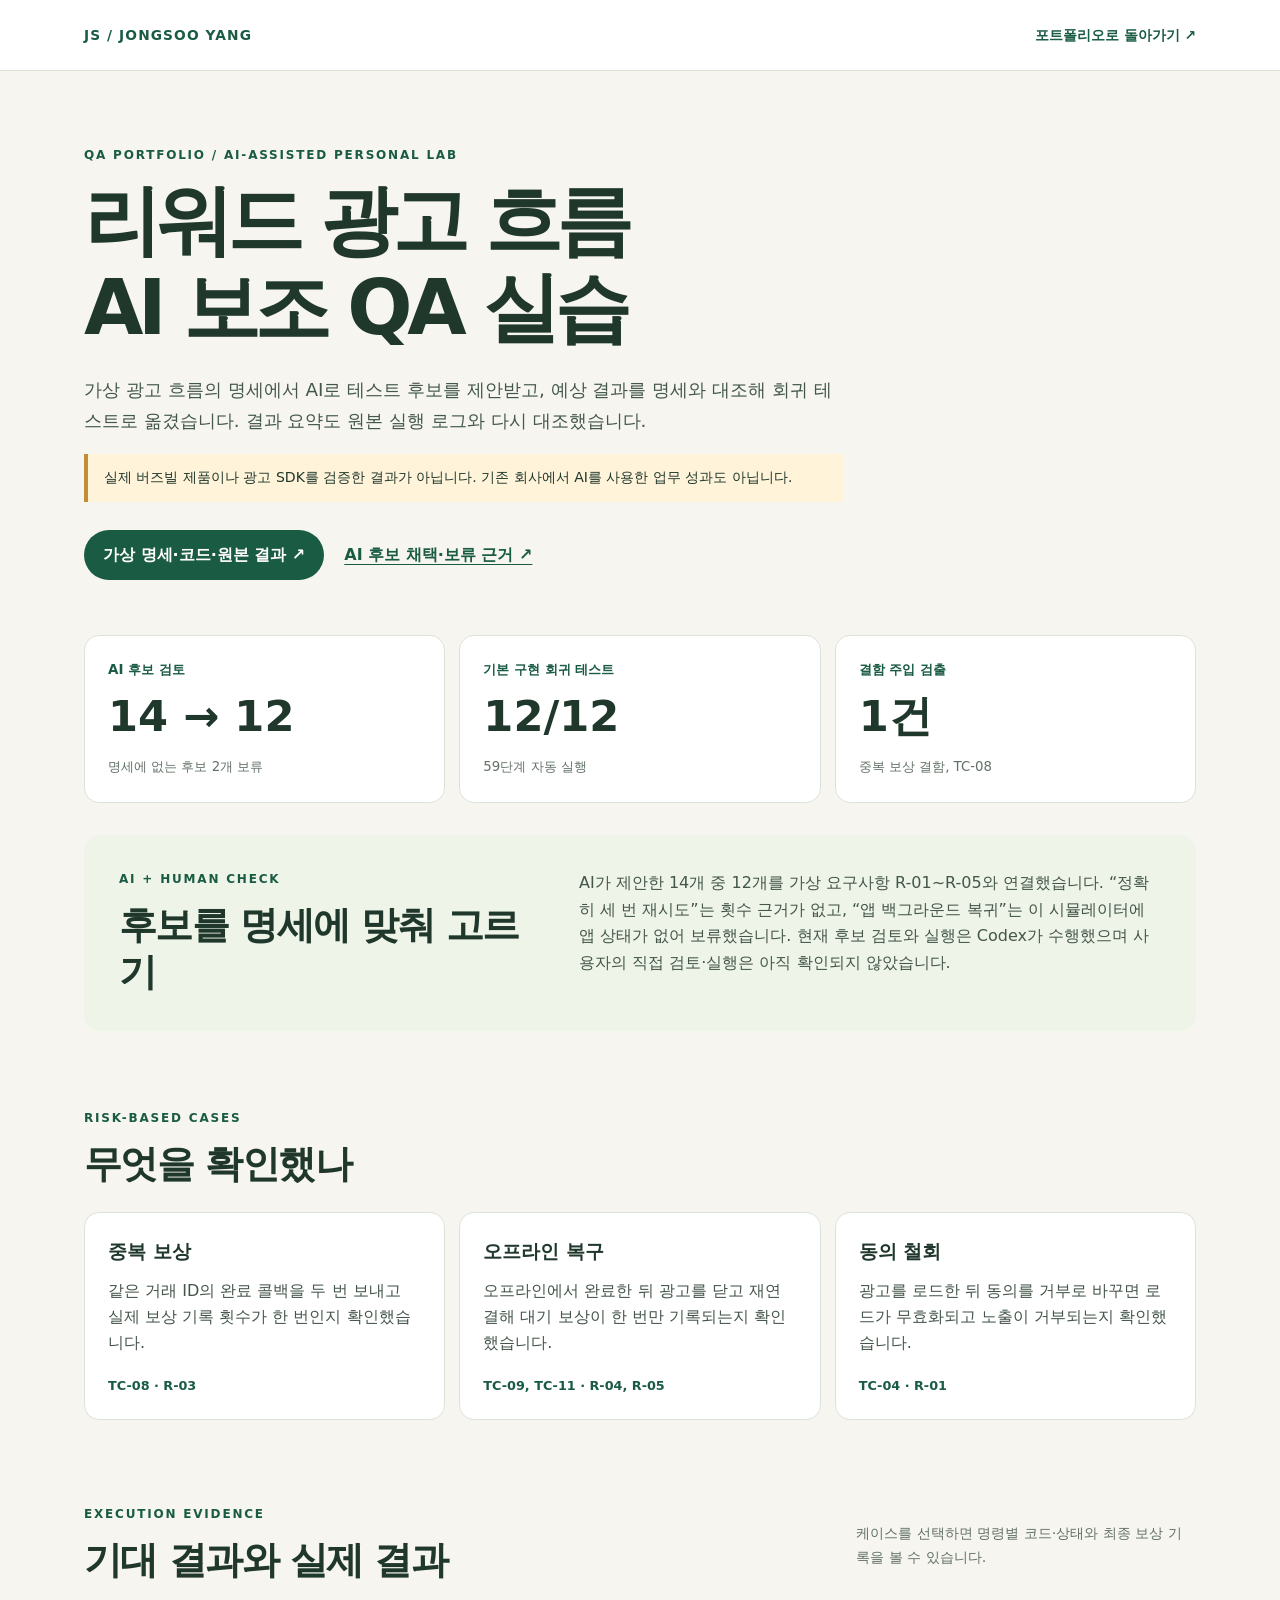
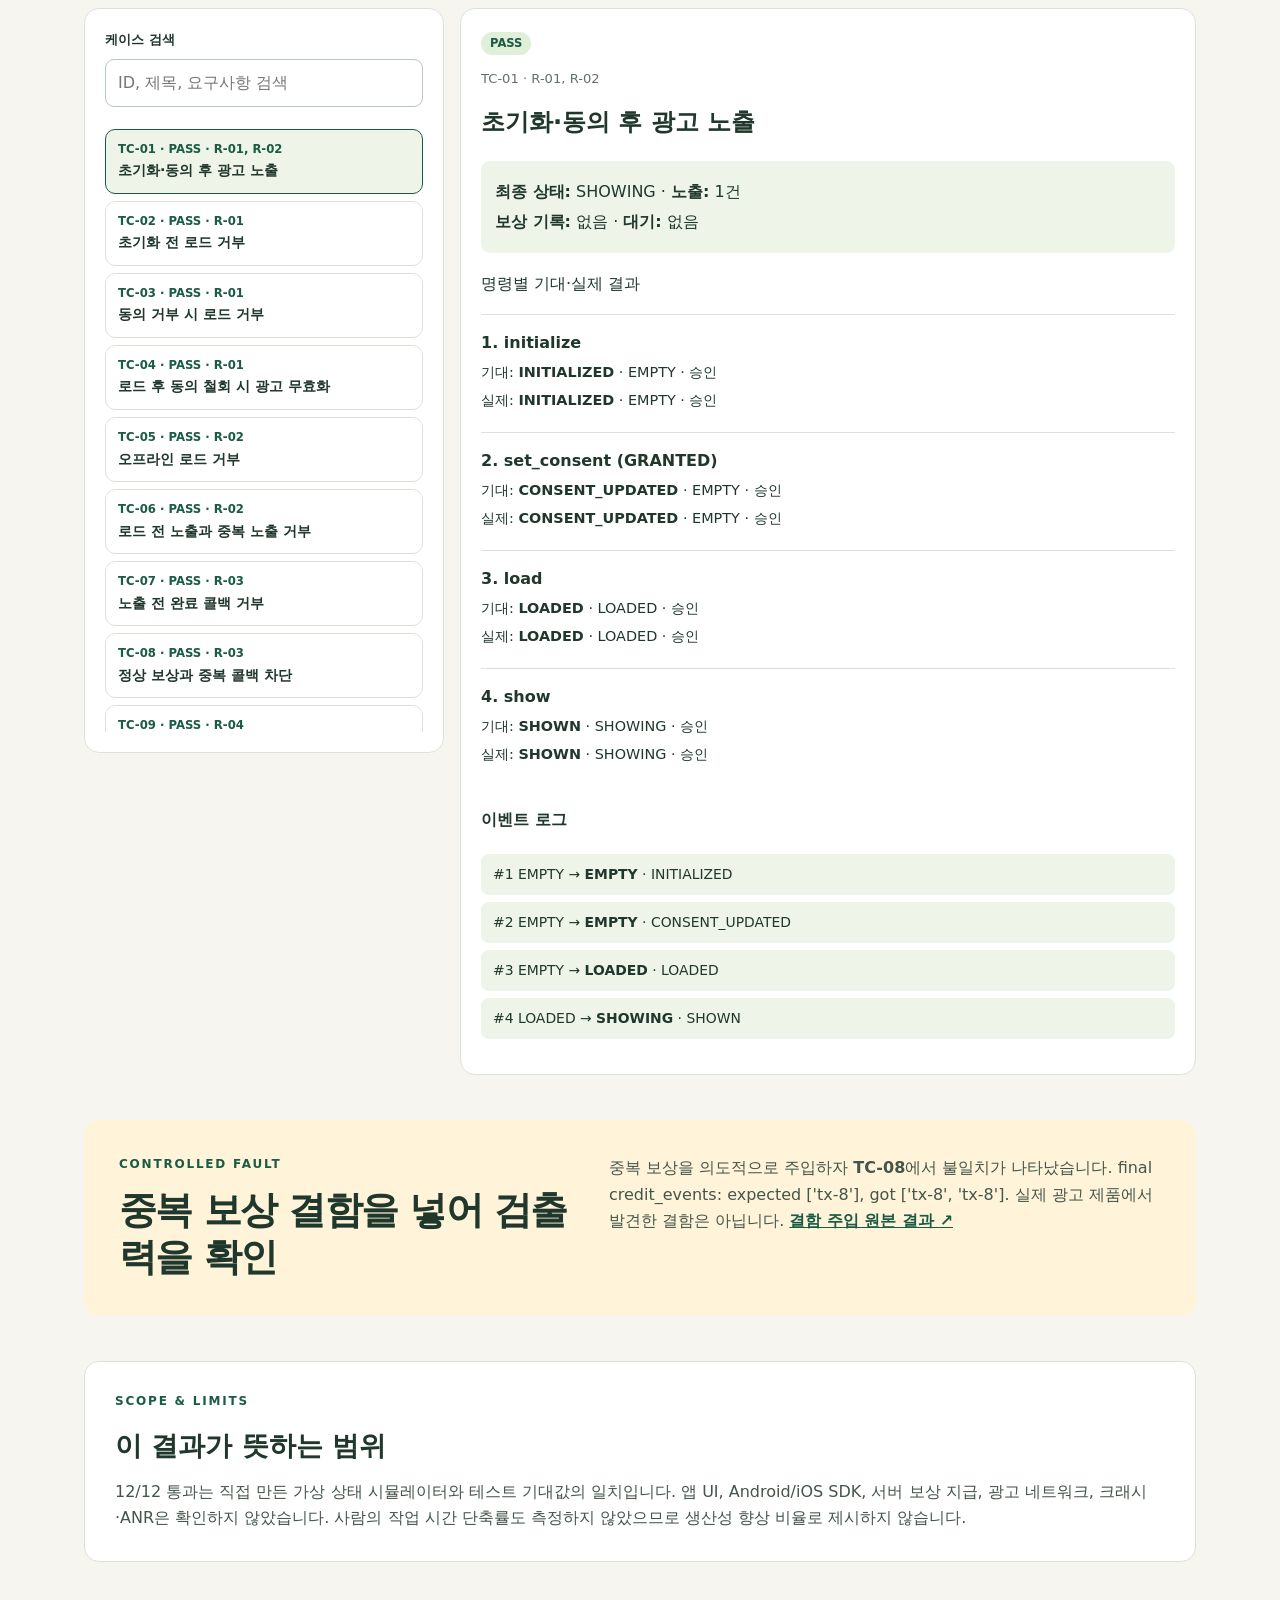
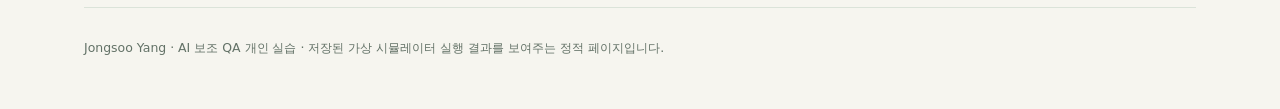
==== docs/projects/reward-ad-qa-lab/index.html @ 33caef59 "Add AI-assisted reward-ad QA portfolio lab" ====
<!doctype html>
<html lang="ko">
<head>
  <meta charset="utf-8">
  <meta name="viewport" content="width=device-width, initial-scale=1">
  <meta name="description" content="AI 보조 리워드 광고 QA 개인 실습: 가상 명세에서 테스트 후보를 도출하고 12개 케이스를 자동 실행한 기록.">
  <title>AI 보조 리워드 광고 QA 실습 | Jongsoo Yang</title>
  <link rel="stylesheet" href="../amr-qa-lab/style.css">
  <link rel="stylesheet" href="style.css">
  <script defer src="app.js"></script>
</head>
<body>
  <a class="skip" href="#main">본문으로 바로가기</a>
  <header class="site-header"><div class="wrap header-inner"><a class="brand" href="../../index.html">JS / JONGSOO YANG</a><a href="../../index.html#projects">포트폴리오로 돌아가기 ↗</a></div></header>
  <main class="wrap" id="main">
    <section class="hero" aria-labelledby="title">
      <p class="eyebrow">QA PORTFOLIO / AI-ASSISTED PERSONAL LAB</p>
      <h1 id="title">리워드 광고 흐름<br>AI 보조 QA 실습</h1>
      <p class="lead">가상 광고 흐름의 명세에서 AI로 테스트 후보를 제안받고, 예상 결과를 명세와 대조해 회귀 테스트로 옮겼습니다. 결과 요약도 원본 실행 로그와 다시 대조했습니다.</p>
      <p class="scope">실제 버즈빌 제품이나 광고 SDK를 검증한 결과가 아닙니다. 기존 회사에서 AI를 사용한 업무 성과도 아닙니다.</p>
      <div class="hero-links"><a class="button" href="https://github.com/ParsleyOnLibra/ParsleyOnLibra/tree/main/projects/reward-ad-qa-lab">가상 명세·코드·원본 결과 ↗</a><a class="quiet-link" href="https://github.com/ParsleyOnLibra/ParsleyOnLibra/blob/main/projects/reward-ad-qa-lab/docs/AI_REVIEW.md">AI 후보 채택·보류 근거 ↗</a></div>
    </section>

    <section class="summary" aria-label="실습 결과 요약">
      <div class="metric"><span>AI 후보 검토</span><strong>14 → 12</strong><small>명세에 없는 후보 2개 보류</small></div>
      <div class="metric"><span>기본 구현 회귀 테스트</span><strong id="passed">—</strong><small id="steps">저장된 결과를 불러오는 중</small></div>
      <div class="metric"><span>결함 주입 검출</span><strong id="mutations">—</strong><small>중복 보상 결함, TC-08</small></div>
    </section>

    <section class="method" aria-labelledby="method-title">
      <div><p class="eyebrow">AI + HUMAN CHECK</p><h2 id="method-title">후보를 명세에 맞춰 고르기</h2></div>
      <p>AI가 제안한 14개 중 12개를 가상 요구사항 R-01~R-05와 연결했습니다. “정확히 세 번 재시도”는 횟수 근거가 없고, “앱 백그라운드 복귀”는 이 시뮬레이터에 앱 상태가 없어 보류했습니다. 현재 후보 검토와 실행은 Codex가 수행했으며 사용자의 직접 검토·실행은 아직 확인되지 않았습니다.</p>
    </section>

    <section class="risk" aria-labelledby="risk-title">
      <div class="section-head"><div><p class="eyebrow">RISK-BASED CASES</p><h2 id="risk-title">무엇을 확인했나</h2></div></div>
      <div class="risk-grid">
        <article><h3>중복 보상</h3><p>같은 거래 ID의 완료 콜백을 두 번 보내고 실제 보상 기록 횟수가 한 번인지 확인했습니다.</p><span>TC-08 · R-03</span></article>
        <article><h3>오프라인 복구</h3><p>오프라인에서 완료한 뒤 광고를 닫고 재연결해 대기 보상이 한 번만 기록되는지 확인했습니다.</p><span>TC-09, TC-11 · R-04, R-05</span></article>
        <article><h3>동의 철회</h3><p>광고를 로드한 뒤 동의를 거부로 바꾸면 로드가 무효화되고 노출이 거부되는지 확인했습니다.</p><span>TC-04 · R-01</span></article>
      </div>
    </section>

    <section class="cases" aria-labelledby="case-title">
      <div class="section-head"><div><p class="eyebrow">EXECUTION EVIDENCE</p><h2 id="case-title">기대 결과와 실제 결과</h2></div><p>케이스를 선택하면 명령별 코드·상태와 최종 보상 기록을 볼 수 있습니다.</p></div>
      <div class="case-layout">
        <div class="case-panel"><label class="search-label" for="search">케이스 검색</label><input id="search" type="search" placeholder="ID, 제목, 요구사항 검색"><div id="case-list" class="case-list" aria-label="테스트케이스 목록"><p>저장된 결과를 불러오는 중입니다…</p></div></div>
        <article id="case-detail" class="detail" aria-live="polite"><p>케이스를 선택해 주세요.</p></article>
      </div>
    </section>

    <section class="finding" aria-labelledby="finding-title"><div><p class="eyebrow">CONTROLLED FAULT</p><h2 id="finding-title">중복 보상 결함을 넣어 검출력을 확인</h2></div><p id="mutation-detail">결함 주입 보고서를 불러오는 중입니다…</p></section>

    <section class="limits" aria-labelledby="limits-title"><p class="eyebrow">SCOPE & LIMITS</p><h2 id="limits-title">이 결과가 뜻하는 범위</h2><p>12/12 통과는 직접 만든 가상 상태 시뮬레이터와 테스트 기대값의 일치입니다. 앱 UI, Android/iOS SDK, 서버 보상 지급, 광고 네트워크, 크래시·ANR은 확인하지 않았습니다. 사람의 작업 시간 단축률도 측정하지 않았으므로 생산성 향상 비율로 제시하지 않습니다.</p></section>
    <noscript><p>JavaScript를 켜면 케이스별 결과를 볼 수 있습니다. 원본 결과는 <a href="data/latest.json">기본 실행 JSON</a>과 <a href="data/mutation.json">결함 주입 JSON</a>에서 확인할 수 있습니다.</p></noscript>
    <footer>Jongsoo Yang · AI 보조 QA 개인 실습 · 저장된 가상 시뮬레이터 실행 결과를 보여주는 정적 페이지입니다.</footer>
  </main>
</body>
</html>
---- docs/projects/amr-qa-lab/style.css ----
:root{--cream:#f6f5ef;--paper:#fff;--ink:#20372c;--green:#1a5b43;--muted:#637267;--line:#dbe3d9;--accent:#d5e8ad;--soft:#eef4e8;--warn:#a04a22}
*{box-sizing:border-box}body{margin:0;background:var(--cream);color:var(--ink);font:16px/1.65 system-ui,-apple-system,"Malgun Gothic",sans-serif}a{color:var(--green)}.wrap{max-width:1160px;margin:auto;padding:0 24px}.site-header{background:var(--paper);border-bottom:1px solid var(--line)}.header-inner{display:flex;justify-content:space-between;align-items:center;min-height:70px;gap:15px}.site-header a{text-decoration:none;font-size:.86rem;font-weight:700}.brand{letter-spacing:.08em}.hero{padding:75px 0 55px}.eyebrow{margin:0 0 12px;color:var(--green);font-size:.75rem;font-weight:800;letter-spacing:.15em}.hero h1{font-size:clamp(2.65rem,6vw,5.3rem);line-height:1.13;letter-spacing:-.07em;margin:0 0 24px}.lead{max-width:760px;font-size:1.15rem;color:#43584b}.scope{max-width:760px;padding:12px 16px;background:#fff4da;border-left:4px solid #c28d36;font-size:.88rem}.hero-links{display:flex;gap:20px;align-items:center;flex-wrap:wrap;margin-top:28px}.button{display:inline-block;padding:12px 19px;border-radius:999px;background:var(--green);color:#fff;text-decoration:none;font-weight:700}.quiet-link{font-weight:700;text-underline-offset:4px}.summary{display:grid;grid-template-columns:repeat(3,1fr);gap:14px}.metric{padding:23px;background:var(--paper);border:1px solid var(--line);border-radius:15px}.metric span{display:block;color:var(--green);font-size:.84rem;font-weight:800}.metric strong{display:block;font-size:2.7rem;line-height:1.2;margin:10px 0}.metric small{color:var(--muted)}.method,.finding{display:grid;grid-template-columns:minmax(230px,.85fr) 1.15fr;gap:30px;align-items:start;margin:32px 0;padding:35px;background:var(--soft);border-radius:16px}.method h2,.finding h2,.section-head h2{margin:0;font-size:clamp(1.7rem,3vw,2.35rem);line-height:1.25;letter-spacing:-.04em}.method p:last-child,.finding p:last-child{margin:0;color:#44554a}.cases{margin:85px 0 45px}.section-head{display:flex;justify-content:space-between;gap:24px;align-items:end;margin-bottom:24px}.section-head>p{max-width:340px;color:var(--muted);font-size:.9rem}.case-layout{display:grid;grid-template-columns:360px minmax(0,1fr);gap:16px;align-items:start}.case-panel,.detail{background:var(--paper);border:1px solid var(--line);border-radius:15px;padding:20px}.search-label{display:block;font-size:.83rem;font-weight:800;margin-bottom:8px}input{width:100%;font:inherit;padding:10px 12px;border:1px solid #b8c9b9;border-radius:9px}.filters{display:flex;gap:7px;margin:13px 0 15px}.filters button{border:1px solid var(--line);border-radius:999px;background:white;color:var(--green);padding:5px 12px;cursor:pointer}.filters button.active{background:var(--green);color:white}.case-list{max-height:610px;overflow:auto}.case-item{display:block;width:100%;text-align:left;background:#fff;border:1px solid var(--line);border-radius:10px;margin:7px 0;padding:10px 12px;cursor:pointer;color:var(--ink);font:inherit}.case-item.selected{border-color:var(--green);background:var(--soft)}.case-item .id{display:block;font-size:.73rem;font-weight:800;color:var(--green)}.case-item .title{display:block;font-size:.9rem;font-weight:700}.detail{min-height:390px}.detail h3{font-size:1.5rem;margin:5px 0}.meta{color:var(--muted);font-size:.82rem}.badge{display:inline-block;padding:2px 9px;border-radius:999px;background:#e0efd8;color:var(--green);font-size:.72rem;font-weight:800}.badge.fail{background:#fce4d9;color:var(--warn)}.step{border-top:1px solid var(--line);padding:15px 0}.step h4{margin:0 0 5px}.step p{margin:4px 0;font-size:.9rem}.timeline{padding:0;margin:15px 0;list-style:none}.timeline li{padding:9px 12px;margin:7px 0;background:var(--soft);border-radius:8px;font-size:.87rem}.finding{grid-template-columns:1fr 1.2fr;background:#fff4da}.finding a{font-weight:700}footer{border-top:1px solid var(--line);padding:30px 0 50px;color:var(--muted);font-size:.78rem}@media(max-width:780px){.summary{grid-template-columns:1fr 1fr}.case-layout,.method,.finding{grid-template-columns:1fr}.section-head{display:block}.hero{padding:48px 0 30px}}@media(max-width:520px){.wrap{padding:0 16px}.summary{grid-template-columns:1fr}.metric strong{font-size:2.1rem}.site-header a{font-size:.75rem}.case-panel,.detail{padding:15px}}button:focus-visible,a:focus-visible,input:focus-visible{outline:3px solid #b9d17e;outline-offset:2px}
---- docs/projects/reward-ad-qa-lab/style.css ----
.skip{position:absolute;left:-9999px;top:auto}.skip:focus{left:12px;top:12px;z-index:10;background:#fff;padding:8px 12px}.risk{margin:78px 0 0}.risk-grid{display:grid;grid-template-columns:repeat(3,1fr);gap:14px}.risk-grid article{background:#fff;border:1px solid var(--line);border-radius:15px;padding:23px}.risk-grid h3{margin:0 0 10px;font-size:1.2rem}.risk-grid p{margin:0;color:#44554a}.risk-grid span{display:block;margin-top:18px;color:var(--green);font-size:.8rem;font-weight:800}.case-panel #search{margin-bottom:15px}.detail .snapshot{margin:18px 0;padding:14px;background:var(--soft);border-radius:9px}.detail .snapshot p{margin:4px 0}.limits{margin:45px 0;padding:30px;background:#fff;border:1px solid var(--line);border-radius:15px}.limits h2{margin:0 0 10px;font-size:1.7rem}.limits p:last-child{margin:0;color:#44554a}.finding{margin-top:38px}@media(max-width:780px){.risk-grid{grid-template-columns:1fr}.risk{margin-top:55px}}
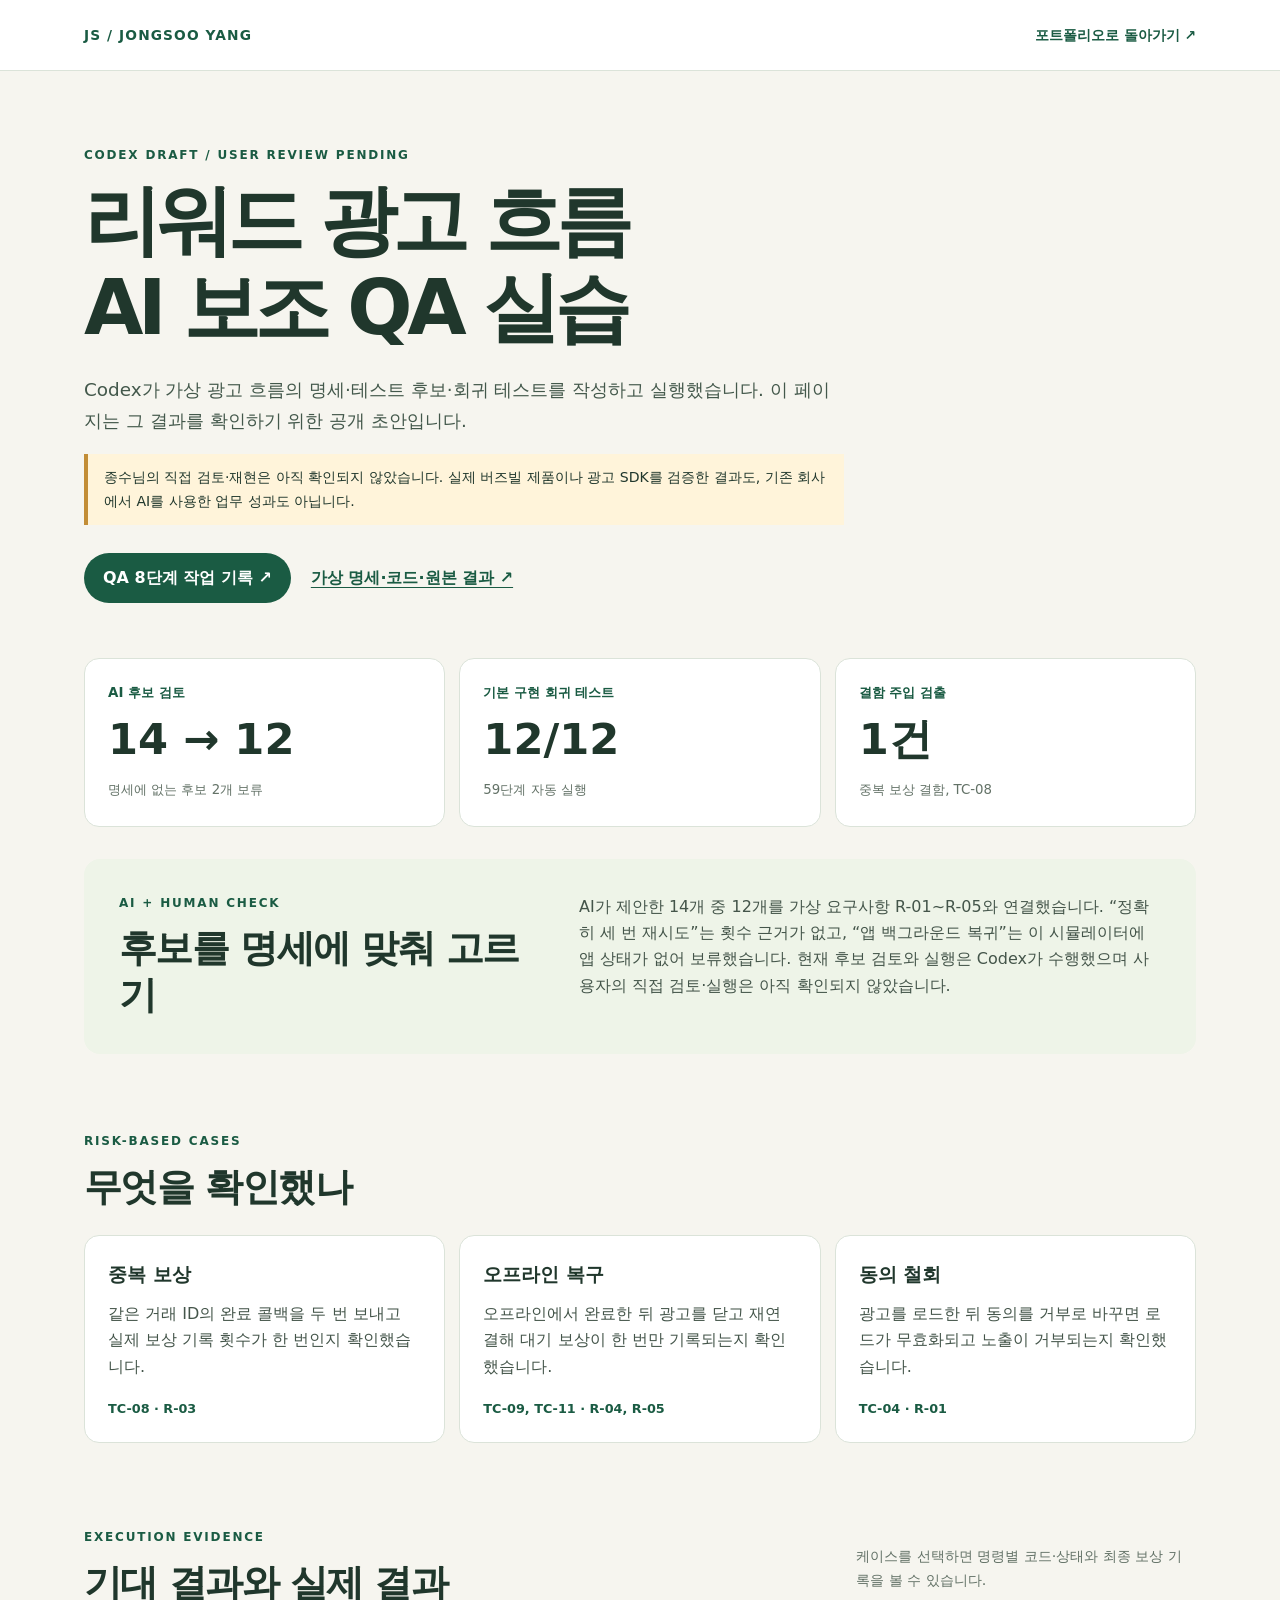
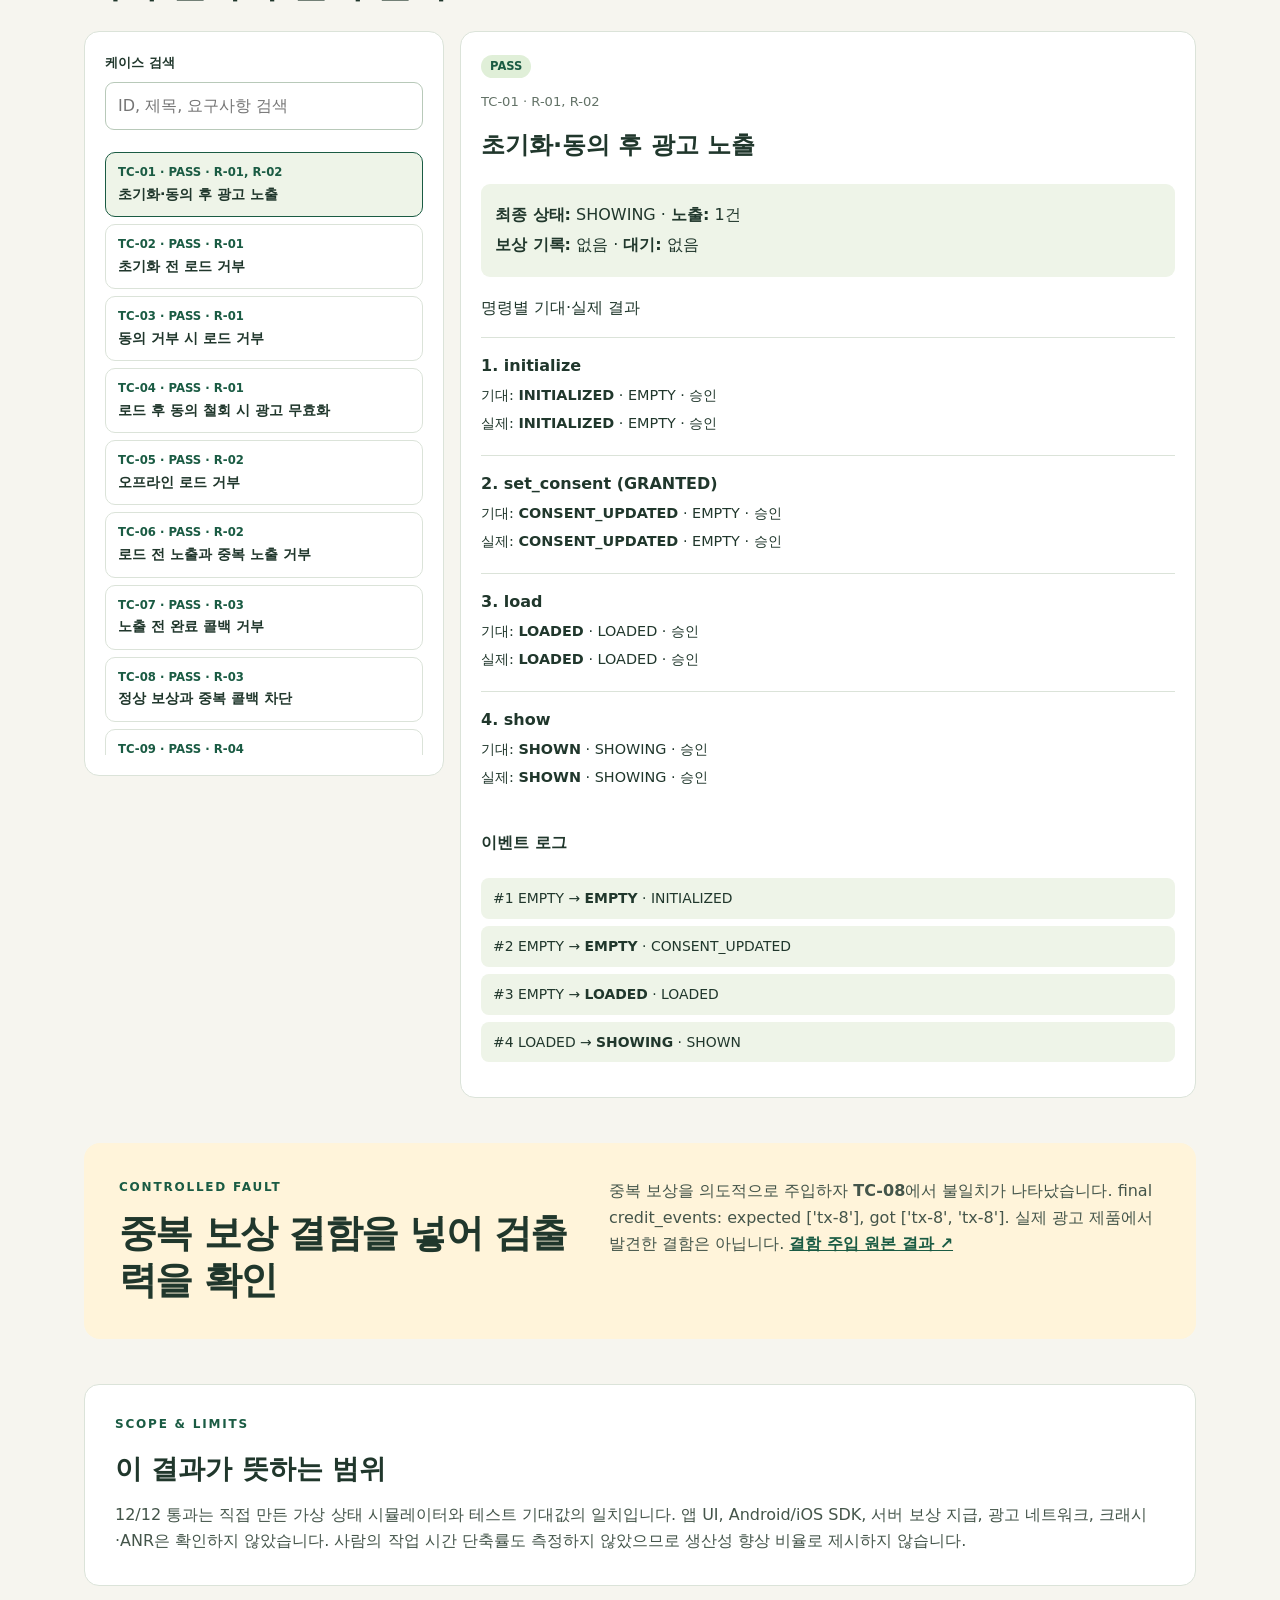
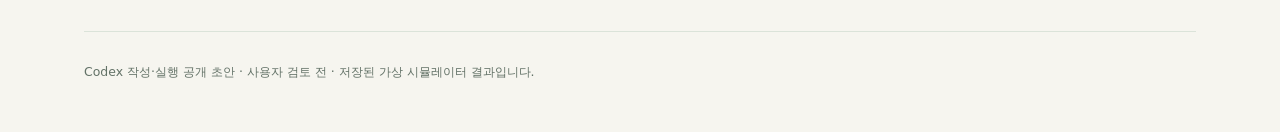
==== commit 168b24e9: "Publish transparent eight-stage QA workspaces for portfolio projects" ====
--- a/docs/projects/reward-ad-qa-lab/index.html
+++ b/docs/projects/reward-ad-qa-lab/index.html
@@ -3,8 +3,8 @@
 <head>
   <meta charset="utf-8">
   <meta name="viewport" content="width=device-width, initial-scale=1">
-  <meta name="description" content="AI 보조 리워드 광고 QA 개인 실습: 가상 명세에서 테스트 후보를 도출하고 12개 케이스를 자동 실행한 기록.">
-  <title>AI 보조 리워드 광고 QA 실습 | Jongsoo Yang</title>
+  <meta name="description" content="Codex가 작성·실행한 가상 리워드 광고 QA 공개 초안. 사용자 직접 검토와 재현은 진행 전입니다.">
+  <title>리워드 광고 QA 공개 초안 | Jongsoo Yang</title>
   <link rel="stylesheet" href="../amr-qa-lab/style.css">
   <link rel="stylesheet" href="style.css">
   <script defer src="app.js"></script>
@@ -14,11 +14,11 @@
   <header class="site-header"><div class="wrap header-inner"><a class="brand" href="../../index.html">JS / JONGSOO YANG</a><a href="../../index.html#projects">포트폴리오로 돌아가기 ↗</a></div></header>
   <main class="wrap" id="main">
     <section class="hero" aria-labelledby="title">
-      <p class="eyebrow">QA PORTFOLIO / AI-ASSISTED PERSONAL LAB</p>
+      <p class="eyebrow">CODEX DRAFT / USER REVIEW PENDING</p>
       <h1 id="title">리워드 광고 흐름<br>AI 보조 QA 실습</h1>
-      <p class="lead">가상 광고 흐름의 명세에서 AI로 테스트 후보를 제안받고, 예상 결과를 명세와 대조해 회귀 테스트로 옮겼습니다. 결과 요약도 원본 실행 로그와 다시 대조했습니다.</p>
-      <p class="scope">실제 버즈빌 제품이나 광고 SDK를 검증한 결과가 아닙니다. 기존 회사에서 AI를 사용한 업무 성과도 아닙니다.</p>
-      <div class="hero-links"><a class="button" href="https://github.com/ParsleyOnLibra/ParsleyOnLibra/tree/main/projects/reward-ad-qa-lab">가상 명세·코드·원본 결과 ↗</a><a class="quiet-link" href="https://github.com/ParsleyOnLibra/ParsleyOnLibra/blob/main/projects/reward-ad-qa-lab/docs/AI_REVIEW.md">AI 후보 채택·보류 근거 ↗</a></div>
+      <p class="lead">Codex가 가상 광고 흐름의 명세·테스트 후보·회귀 테스트를 작성하고 실행했습니다. 이 페이지는 그 결과를 확인하기 위한 공개 초안입니다.</p>
+      <p class="scope">종수님의 직접 검토·재현은 아직 확인되지 않았습니다. 실제 버즈빌 제품이나 광고 SDK를 검증한 결과도, 기존 회사에서 AI를 사용한 업무 성과도 아닙니다.</p>
+      <div class="hero-links"><a class="button" href="../../qa/reward-ad-qa.html">QA 8단계 작업 기록 ↗</a><a class="quiet-link" href="https://github.com/ParsleyOnLibra/ParsleyOnLibra/tree/main/projects/reward-ad-qa-lab">가상 명세·코드·원본 결과 ↗</a></div>
     </section>
 
     <section class="summary" aria-label="실습 결과 요약">
@@ -53,7 +53,7 @@
 
     <section class="limits" aria-labelledby="limits-title"><p class="eyebrow">SCOPE & LIMITS</p><h2 id="limits-title">이 결과가 뜻하는 범위</h2><p>12/12 통과는 직접 만든 가상 상태 시뮬레이터와 테스트 기대값의 일치입니다. 앱 UI, Android/iOS SDK, 서버 보상 지급, 광고 네트워크, 크래시·ANR은 확인하지 않았습니다. 사람의 작업 시간 단축률도 측정하지 않았으므로 생산성 향상 비율로 제시하지 않습니다.</p></section>
     <noscript><p>JavaScript를 켜면 케이스별 결과를 볼 수 있습니다. 원본 결과는 <a href="data/latest.json">기본 실행 JSON</a>과 <a href="data/mutation.json">결함 주입 JSON</a>에서 확인할 수 있습니다.</p></noscript>
-    <footer>Jongsoo Yang · AI 보조 QA 개인 실습 · 저장된 가상 시뮬레이터 실행 결과를 보여주는 정적 페이지입니다.</footer>
+    <footer>Codex 작성·실행 공개 초안 · 사용자 검토 전 · 저장된 가상 시뮬레이터 결과입니다.</footer>
   </main>
 </body>
 </html>
